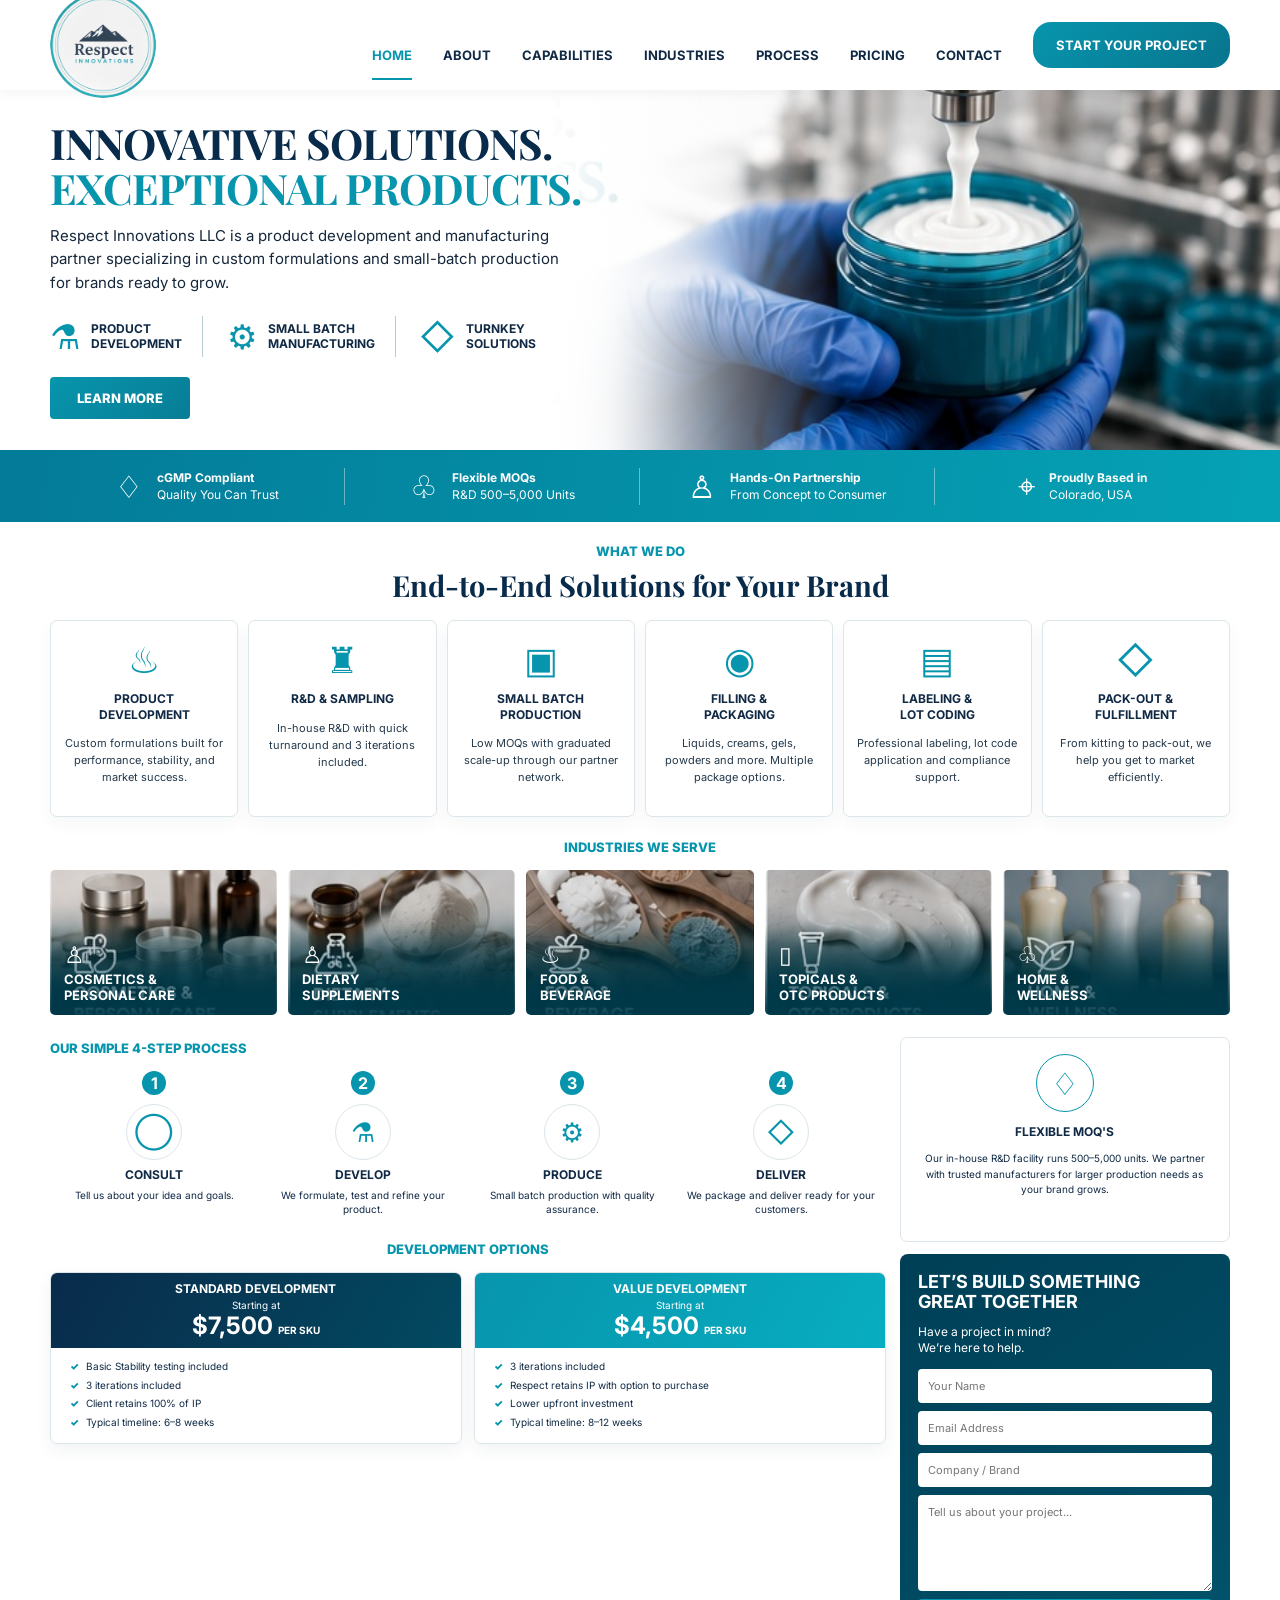
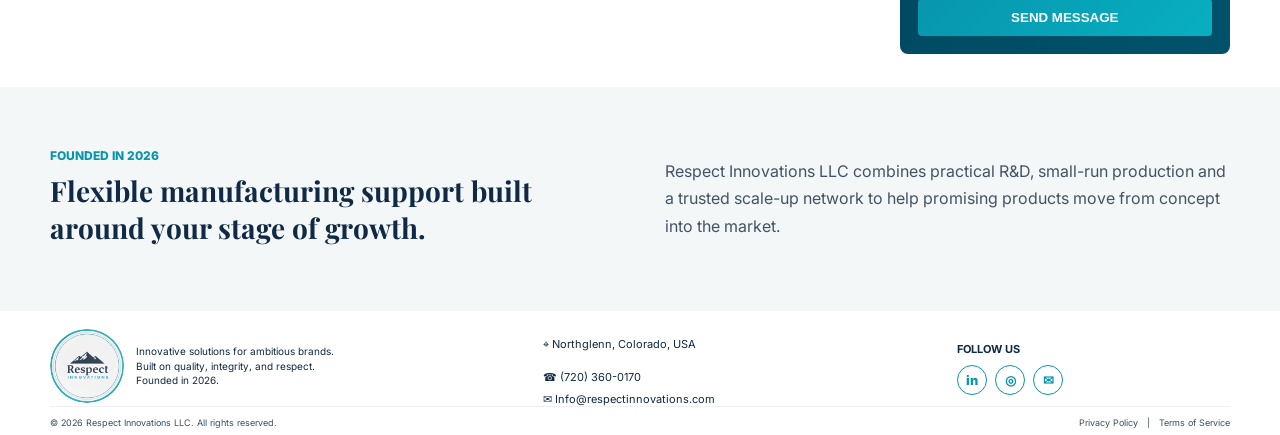
==== index.html @ bf8db52a "Initial website upload" ====
<!DOCTYPE html>
<html lang="en">
<head>
  <meta charset="UTF-8">
  <meta name="viewport" content="width=device-width, initial-scale=1.0">
  <meta name="description" content="Respect Innovations LLC provides custom product development, R&D, small-batch manufacturing, filling, packaging, labeling and scalable production support.">
  <meta name="theme-color" content="#078fa8">
  <title>Respect Innovations LLC | Product Development & Manufacturing</title>
  <link rel="preconnect" href="https://fonts.googleapis.com">
  <link rel="preconnect" href="https://fonts.gstatic.com" crossorigin>
  <link href="https://fonts.googleapis.com/css2?family=Inter:wght@400;500;600;700;800&family=Playfair+Display:wght@600;700&display=swap" rel="stylesheet">
  <link rel="stylesheet" href="styles.css">
</head>
<body>
<header class="site-header">
  <div class="wrap nav-wrap">
    <a class="logo-link" href="#home" aria-label="Respect Innovations home">
      <img src="assets/respect-innovations-logo.jpg" alt="Respect Innovations logo">
    </a>
    <button class="menu-button" aria-expanded="false" aria-label="Open navigation">
      <span></span><span></span><span></span>
    </button>
    <nav class="nav-links" aria-label="Primary navigation">
      <a href="#home">Home</a>
      <a href="#about">About</a>
      <a href="#capabilities">Capabilities</a>
      <a href="#industries">Industries</a>
      <a href="#process">Process</a>
      <a href="#pricing">Pricing</a>
      <a href="#contact">Contact</a>
      <a class="top-cta" href="#contact">Start Your Project</a>
    </nav>
  </div>
</header>

<main>
<section class="hero" id="home">
  <div class="hero-image" aria-hidden="true"></div>
  <div class="wrap hero-inner">
    <div class="hero-copy">
      <h1>Innovative Solutions.<br><span>Exceptional Products.</span></h1>
      <p>Respect Innovations LLC is a product development and manufacturing partner specializing in custom formulations and small-batch production for brands ready to grow.</p>
      <div class="hero-capabilities" aria-label="Core services">
        <div><span class="line-icon">⚗</span><strong>Product<br>Development</strong></div>
        <div><span class="line-icon">⚙</span><strong>Small Batch<br>Manufacturing</strong></div>
        <div><span class="line-icon">◇</span><strong>Turnkey<br>Solutions</strong></div>
      </div>
      <a class="primary-button" href="#capabilities">Learn More</a>
    </div>
  </div>
</section>

<section class="trust-strip" aria-label="Company advantages">
  <div class="wrap trust-grid">
    <div><span>♢</span><p><strong>cGMP Compliant</strong><br>Quality You Can Trust</p></div>
    <div><span>♧</span><p><strong>Flexible MOQs</strong><br>R&amp;D 500–5,000 Units</p></div>
    <div><span>♙</span><p><strong>Hands-On Partnership</strong><br>From Concept to Consumer</p></div>
    <div><span>⌖</span><p><strong>Proudly Based in</strong><br>Colorado, USA</p></div>
  </div>
</section>

<section class="section" id="capabilities">
  <div class="wrap">
    <div class="section-title">
      <span>What We Do</span>
      <h2>End-to-End Solutions for Your Brand</h2>
    </div>
    <div class="services-grid">
      <article><div class="service-icon">♨</div><h3>Product<br>Development</h3><p>Custom formulations built for performance, stability, and market success.</p></article>
      <article><div class="service-icon">♜</div><h3>R&amp;D &amp; Sampling</h3><p>In-house R&amp;D with quick turnaround and 3 iterations included.</p></article>
      <article><div class="service-icon">▣</div><h3>Small Batch<br>Production</h3><p>Low MOQs with graduated scale-up through our partner network.</p></article>
      <article><div class="service-icon">◉</div><h3>Filling &amp;<br>Packaging</h3><p>Liquids, creams, gels, powders and more. Multiple package options.</p></article>
      <article><div class="service-icon">▤</div><h3>Labeling &amp;<br>Lot Coding</h3><p>Professional labeling, lot code application and compliance support.</p></article>
      <article><div class="service-icon">◇</div><h3>Pack-Out &amp;<br>Fulfillment</h3><p>From kitting to pack-out, we help you get to market efficiently.</p></article>
    </div>
  </div>
</section>

<section class="section industries-section" id="industries">
  <div class="wrap">
    <div class="section-title compact"><span>Industries We Serve</span></div>
    <div class="industries-grid">
      <article style="--bg:url('assets/cosmetics.jpg')"><div><span>♙</span><h3>Cosmetics &amp;<br>Personal Care</h3></div></article>
      <article style="--bg:url('assets/supplements.jpg')"><div><span>♙</span><h3>Dietary<br>Supplements</h3></div></article>
      <article style="--bg:url('assets/food-beverage.jpg')"><div><span>♨</span><h3>Food &amp;<br>Beverage</h3></div></article>
      <article style="--bg:url('assets/topicals.jpg')"><div><span>▯</span><h3>Topicals &amp;<br>OTC Products</h3></div></article>
      <article style="--bg:url('assets/wellness.jpg')"><div><span>♧</span><h3>Home &amp;<br>Wellness</h3></div></article>
    </div>
  </div>
</section>

<section class="section lower-section" id="process">
  <div class="wrap lower-grid">
    <div class="main-lower">
      <div class="section-title compact left"><span>Our Simple 4-Step Process</span></div>
      <div class="process-grid">
        <article><b>1</b><div class="process-icon">◯</div><h3>Consult</h3><p>Tell us about your idea and goals.</p></article>
        <article><b>2</b><div class="process-icon">⚗</div><h3>Develop</h3><p>We formulate, test and refine your product.</p></article>
        <article><b>3</b><div class="process-icon">⚙</div><h3>Produce</h3><p>Small batch production with quality assurance.</p></article>
        <article><b>4</b><div class="process-icon">◇</div><h3>Deliver</h3><p>We package and deliver ready for your customers.</p></article>
      </div>

      <div id="pricing" class="pricing-wrap">
        <div class="section-title compact"><span>Development Options</span></div>
        <div class="pricing-grid">
          <article class="price-card navy">
            <header><h3>Standard Development</h3><small>Starting at</small><strong>$7,500 <em>per SKU</em></strong></header>
            <ul>
              <li>Basic Stability testing included</li>
              <li>3 iterations included</li>
              <li>Client retains 100% of IP</li>
              <li>Typical timeline: 6–8 weeks</li>
            </ul>
          </article>
          <article class="price-card teal">
            <header><h3>Value Development</h3><small>Starting at</small><strong>$4,500 <em>per SKU</em></strong></header>
            <ul>
              <li>3 iterations included</li>
              <li>Respect retains IP with option to purchase</li>
              <li>Lower upfront investment</li>
              <li>Typical timeline: 8–12 weeks</li>
            </ul>
          </article>
        </div>
      </div>
    </div>

    <aside class="side-column">
      <article class="moq-card">
        <div class="shield">♢</div>
        <h3>Flexible MOQ's</h3>
        <p>Our in-house R&amp;D facility runs 500–5,000 units. We partner with trusted manufacturers for larger production needs as your brand grows.</p>
      </article>

      <section class="contact-card" id="contact">
        <h2>Let’s Build Something<br>Great Together</h2>
        <p>Have a project in mind?<br>We’re here to help.</p>
        <form action="https://formsubmit.co/Info@respectmanufacturing.com" method="POST">
          <input type="hidden" name="_cc" value="Dfebles@respectmanufacturing.com">
          <input type="hidden" name="_subject" value="New Respect Innovations Website Inquiry">
          <input type="hidden" name="_template" value="table">
          <input type="hidden" name="_captcha" value="false">
          <input type="text" name="name" placeholder="Your Name" aria-label="Your name" required>
          <input type="email" name="email" placeholder="Email Address" aria-label="Email address" required>
          <input type="text" name="company" placeholder="Company / Brand" aria-label="Company or brand">
          <textarea name="project" placeholder="Tell us about your project..." aria-label="Project details" required></textarea>
          <button type="submit">Send Message</button>
        </form>
      </section>
    </aside>
  </div>
</section>

<section class="about-section" id="about">
  <div class="wrap about-grid">
    <div><span>Founded in 2026</span><h2>Flexible manufacturing support built around your stage of growth.</h2></div>
    <p>Respect Innovations LLC combines practical R&amp;D, small-run production and a trusted scale-up network to help promising products move from concept into the market.</p>
  </div>
</section>
</main>

<footer>
  <div class="wrap footer-grid">
    <div class="footer-brand">
      <img src="assets/respect-innovations-logo.jpg" alt="Respect Innovations logo">
      <p>Innovative solutions for ambitious brands.<br>Built on quality, integrity, and respect.<br>Founded in 2026.</p>
    </div>
    <div class="footer-contact">
      <p>⌖ Northglenn, Colorado, USA</p>
      <a href="tel:+17203600170">☎ (720) 360-0170</a>
      <a href="mailto:Info@respectinnovations.com">✉ Info@respectinnovations.com</a>
    </div>
    <div class="footer-social">
      <strong>Follow Us</strong>
      <div><a href="#" aria-label="LinkedIn">in</a><a href="#" aria-label="Instagram">◎</a><a href="mailto:Info@respectinnovations.com" aria-label="Email">✉</a></div>
    </div>
  </div>
  <div class="wrap footer-bottom">
    <span>© 2026 Respect Innovations LLC. All rights reserved.</span>
    <span>Privacy Policy &nbsp; | &nbsp; Terms of Service</span>
  </div>
</footer>
<script src="script.js"></script>
</body>
</html>
---- styles.css ----
:root{--navy:#092b4b;--navy2:#003f57;--teal:#0795ad;--teal2:#11a8b8;--ink:#102945;--soft:#f7f9fa;--line:#dce5e9}
*{box-sizing:border-box}html{scroll-behavior:smooth}body{margin:0;font-family:Inter,Arial,sans-serif;color:var(--ink);background:#fff}a{text-decoration:none;color:inherit}.wrap{width:min(1180px,calc(100% - 44px));margin:auto}
.site-header{background:#fff;position:sticky;top:0;z-index:50;box-shadow:0 2px 12px rgba(4,39,63,.06)}.nav-wrap{height:90px;display:flex;align-items:center;justify-content:space-between}.logo-link img{width:106px;height:106px;object-fit:cover;border-radius:50%;display:block}.nav-links{display:flex;align-items:center;gap:31px;text-transform:uppercase;font-weight:700;font-size:13px}.nav-links>a:not(.top-cta){padding:36px 0 15px;border-bottom:2px solid transparent}.nav-links>a:hover{color:var(--teal)}.nav-links>a:first-child{color:var(--teal);border-bottom-color:var(--teal)}.top-cta{background:linear-gradient(135deg,var(--teal),#08758e);color:white;padding:15px 23px;border-radius:18px}.menu-button{display:none;border:0;background:none}.menu-button span{display:block;width:27px;height:2px;background:var(--navy);margin:5px}
.hero{height:360px;position:relative;overflow:hidden;background:#fff}.hero-image{position:absolute;inset:0 0 0 43%;background:url('assets/hero-filling.jpg') center/cover no-repeat}.hero-image:before{content:"";position:absolute;inset:0;background:linear-gradient(90deg,#fff 0%,rgba(255,255,255,.9) 8%,transparent 40%)}.hero-inner{position:relative;height:100%;display:flex;align-items:center}.hero-copy{width:52%;z-index:2}.hero h1{font-family:"Playfair Display",serif;text-transform:uppercase;font-size:42px;line-height:1.06;margin:0 0 14px;color:var(--navy);letter-spacing:-1px}.hero h1 span{color:var(--teal)}.hero-copy>p{max-width:520px;font-size:15px;line-height:1.55;margin:0 0 22px;color:#15273a}.hero-capabilities{display:flex;gap:24px;margin:0 0 20px}.hero-capabilities div{display:flex;align-items:center;gap:11px;padding-right:20px;border-right:1px solid #b9cbd2}.hero-capabilities div:last-child{border:0}.line-icon{font-size:34px;color:var(--teal)}.hero-capabilities strong{font-size:12px;line-height:1.25;text-transform:uppercase}.primary-button{display:inline-block;background:linear-gradient(135deg,var(--teal),#087d96);color:#fff;text-transform:uppercase;font-weight:800;font-size:13px;padding:13px 27px;border-radius:4px}
.trust-strip{background:linear-gradient(100deg,#047b98,#05a2b5);color:#fff}.trust-grid{height:72px;display:grid;grid-template-columns:repeat(4,1fr);align-items:center}.trust-grid>div{display:flex;align-items:center;justify-content:center;gap:14px;border-right:1px solid rgba(255,255,255,.4)}.trust-grid>div:last-child{border:0}.trust-grid span{font-size:31px}.trust-grid p{font-size:12px;line-height:1.45;margin:0}.trust-grid strong{font-size:12px}
.section{padding:18px 0}.section-title{text-align:center}.section-title span{color:var(--teal);font-weight:800;text-transform:uppercase;font-size:13px}.section-title h2{font-family:"Playfair Display",serif;font-size:29px;margin:6px 0 16px;color:var(--navy)}.section-title.compact{margin-bottom:14px}.section-title.left{text-align:left}
.services-grid{display:grid;grid-template-columns:repeat(6,1fr);gap:10px}.services-grid article{border:1px solid var(--line);border-radius:7px;padding:17px 13px;text-align:center;min-height:197px;box-shadow:0 7px 18px rgba(5,49,77,.04)}.service-icon{color:var(--teal);font-size:36px;height:49px}.services-grid h3{text-transform:uppercase;font-size:12px;line-height:1.3;margin:4px 0 13px}.services-grid p{font-size:11px;line-height:1.55;margin:0;color:#24394b}
.industries-section{padding-top:1px}.industries-grid{display:grid;grid-template-columns:repeat(5,1fr);gap:11px}.industries-grid article{height:145px;border-radius:5px;background-image:linear-gradient(0deg,rgba(0,57,73,.95),rgba(0,57,73,0) 62%),var(--bg);background-size:cover;background-position:center;display:flex;align-items:flex-end;overflow:hidden;color:#fff}.industries-grid article div{padding:11px 14px}.industries-grid span{font-size:23px}.industries-grid h3{text-transform:uppercase;font-size:13px;line-height:1.22;margin:3px 0 0}
.lower-section{padding-top:4px}.lower-grid{display:grid;grid-template-columns:2.15fr .85fr;gap:14px}.process-grid{display:grid;grid-template-columns:repeat(4,1fr);text-align:center}.process-grid article{position:relative;padding:0 8px}.process-grid b{display:inline-grid;place-items:center;width:24px;height:24px;border-radius:50%;background:var(--teal);color:#fff}.process-icon{margin:9px auto 7px;width:56px;height:56px;border-radius:50%;border:1px solid var(--line);display:grid;place-items:center;font-size:27px;color:var(--teal);background:#fff}.process-grid h3{text-transform:uppercase;font-size:12px;margin:0 0 6px}.process-grid p{font-size:10px;line-height:1.4;margin:0}.pricing-wrap{margin-top:22px}.pricing-grid{display:grid;grid-template-columns:1fr 1fr;gap:12px}.price-card{border:1px solid var(--line);border-radius:7px;overflow:hidden;box-shadow:0 6px 16px rgba(3,45,71,.06)}.price-card header{color:#fff;text-align:center;padding:8px 13px}.price-card.navy header{background:linear-gradient(120deg,var(--navy),#024a61)}.price-card.teal header{background:linear-gradient(120deg,var(--teal),#08adc0)}.price-card h3{text-transform:uppercase;font-size:12px;margin:0 0 3px}.price-card small{display:block;font-size:10px}.price-card strong{font-size:24px}.price-card em{font-style:normal;text-transform:uppercase;font-size:10px}.price-card ul{list-style:none;padding:9px 19px 12px;margin:0}.price-card li{font-size:10px;line-height:1.85}.price-card li:before{content:"✓";color:var(--teal);font-weight:900;margin-right:7px}
.side-column{display:flex;flex-direction:column;gap:12px}.moq-card{border:1px solid var(--line);border-radius:7px;text-align:center;padding:16px 16px 12px;min-height:205px}.shield{width:58px;height:58px;border-radius:50%;display:grid;place-items:center;margin:auto;border:1px solid var(--teal);color:var(--teal);font-size:31px}.moq-card h3{text-transform:uppercase;font-size:12px}.moq-card p{font-size:10px;line-height:1.55;margin:0}.contact-card{background:linear-gradient(145deg,#003f56,#00536b);color:#fff;border-radius:8px;padding:18px}.contact-card h2{text-transform:uppercase;font-size:18px;line-height:1.1;margin:0 0 10px}.contact-card>p{font-size:12px;line-height:1.4}.contact-card form{display:grid;gap:8px}.contact-card input,.contact-card textarea{width:100%;border:0;border-radius:4px;padding:10px;font:inherit;font-size:11px}.contact-card textarea{height:96px;resize:vertical}.contact-card button{border:0;border-radius:4px;padding:11px;background:linear-gradient(135deg,#0796ae,#08afc1);color:#fff;text-transform:uppercase;font-weight:800;cursor:pointer}
.about-section{padding:55px 0;background:#f3f7f8;margin-top:15px}.about-grid{display:grid;grid-template-columns:1fr 1fr;gap:50px;align-items:center}.about-grid span{color:var(--teal);font-weight:800;text-transform:uppercase;font-size:12px}.about-grid h2{font-family:"Playfair Display",serif;font-size:28px;margin:8px 0}.about-grid p{line-height:1.7;color:#425463}
footer{background:#fff;padding:15px 0 7px}.footer-grid{display:grid;grid-template-columns:1.2fr 1fr .7fr;align-items:center;gap:25px}.footer-brand{display:flex;align-items:center;gap:12px}.footer-brand img{width:74px;height:74px;border-radius:50%;object-fit:cover}.footer-brand p{font-size:10px;line-height:1.45}.footer-contact{display:grid;gap:8px;font-size:11px}.footer-social strong{text-transform:uppercase;font-size:11px}.footer-social div{display:flex;gap:8px;margin-top:8px}.footer-social a{width:30px;height:30px;border:1px solid var(--teal);color:var(--teal);border-radius:50%;display:grid;place-items:center;font-size:13px;font-weight:800}.footer-bottom{border-top:1px solid #edf1f3;padding-top:10px;display:flex;justify-content:space-between;font-size:9px;color:#395064}
@media(max-width:900px){.menu-button{display:block}.nav-links{display:none;position:absolute;top:90px;left:20px;right:20px;background:#fff;box-shadow:0 15px 35px rgba(0,36,60,.16);padding:18px;flex-direction:column;gap:6px;align-items:stretch}.nav-links.open{display:flex}.nav-links>a{padding:9px!important}.hero{height:auto;padding:55px 0}.hero-image{opacity:.3;left:25%}.hero-copy{width:75%}.services-grid{grid-template-columns:repeat(3,1fr)}.lower-grid{grid-template-columns:1fr}.side-column{display:grid;grid-template-columns:1fr 1fr}.trust-grid{grid-template-columns:1fr 1fr;height:auto;padding:12px 0;gap:10px}.trust-grid>div{border:0}.industries-grid{grid-template-columns:repeat(3,1fr)}}
@media(max-width:600px){.wrap{width:min(100% - 28px,1180px)}.logo-link img{width:76px;height:76px}.nav-wrap{height:78px}.nav-links{top:78px}.hero h1{font-size:31px}.hero-copy{width:100%}.hero-image{left:0;opacity:.2}.hero-capabilities{gap:9px;flex-wrap:wrap}.hero-capabilities div{padding-right:9px}.trust-grid{grid-template-columns:1fr}.trust-grid>div{justify-content:flex-start;padding-left:20px}.services-grid{grid-template-columns:1fr 1fr}.industries-grid{grid-template-columns:1fr 1fr}.process-grid{grid-template-columns:1fr 1fr;gap:20px}.pricing-grid,.side-column,.about-grid,.footer-grid{grid-template-columns:1fr}.footer-bottom{gap:8px;flex-direction:column}.footer-social{margin-top:10px}}
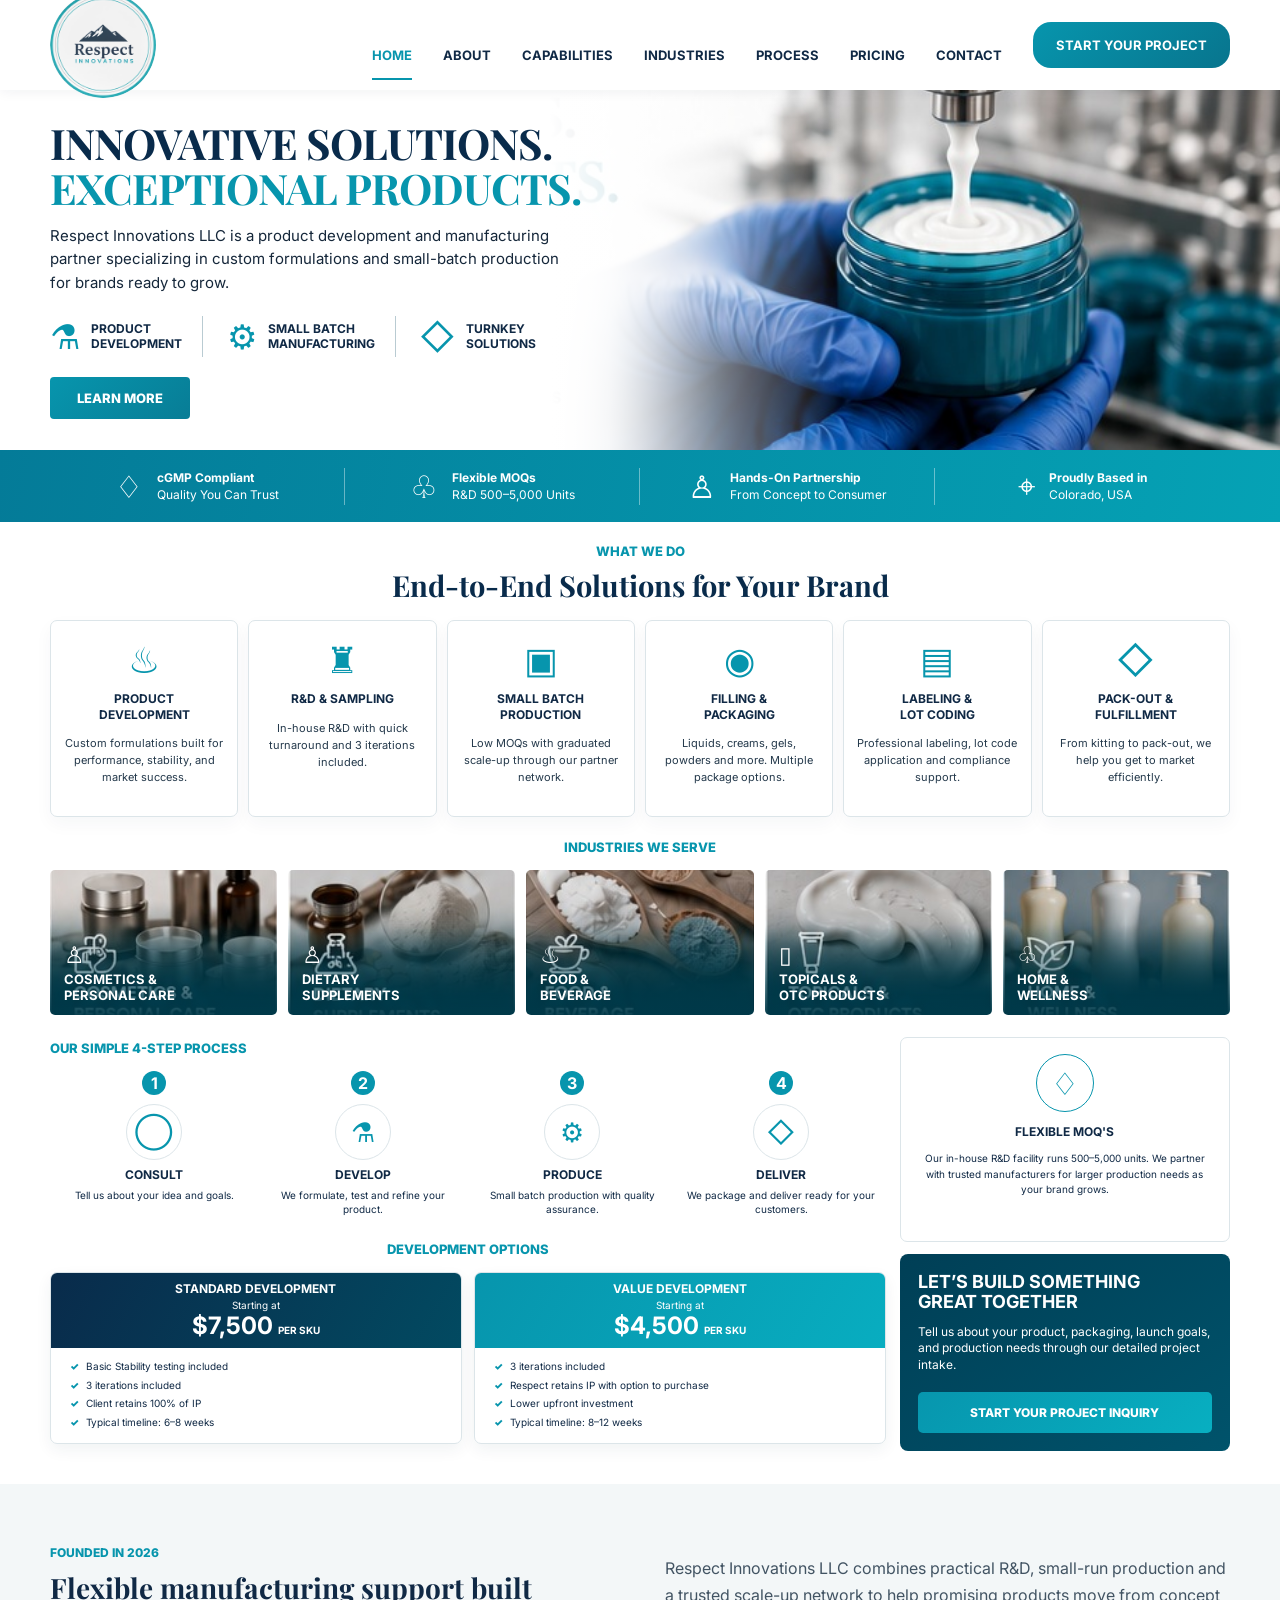
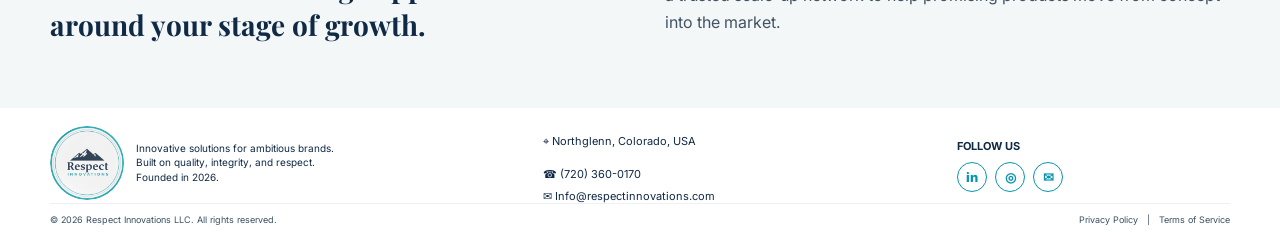
==== commit 541931a8: "V2" ====
--- a/index.html
+++ b/index.html
@@ -27,8 +27,8 @@
       <a href="#industries">Industries</a>
       <a href="#process">Process</a>
       <a href="#pricing">Pricing</a>
-      <a href="#contact">Contact</a>
-      <a class="top-cta" href="#contact">Start Your Project</a>
+      <a href="contact.html">Contact</a>
+      <a class="top-cta" href="contact.html">Start Your Project</a>
     </nav>
   </div>
 </header>
@@ -134,18 +134,8 @@
 
       <section class="contact-card" id="contact">
         <h2>Let’s Build Something<br>Great Together</h2>
-        <p>Have a project in mind?<br>We’re here to help.</p>
-        <form action="https://formsubmit.co/Info@respectmanufacturing.com" method="POST">
-          <input type="hidden" name="_cc" value="Dfebles@respectmanufacturing.com">
-          <input type="hidden" name="_subject" value="New Respect Innovations Website Inquiry">
-          <input type="hidden" name="_template" value="table">
-          <input type="hidden" name="_captcha" value="false">
-          <input type="text" name="name" placeholder="Your Name" aria-label="Your name" required>
-          <input type="email" name="email" placeholder="Email Address" aria-label="Email address" required>
-          <input type="text" name="company" placeholder="Company / Brand" aria-label="Company or brand">
-          <textarea name="project" placeholder="Tell us about your project..." aria-label="Project details" required></textarea>
-          <button type="submit">Send Message</button>
-        </form>
+        <p>Tell us about your product, packaging, launch goals, and production needs through our detailed project intake.</p>
+        <a class="contact-card-button" href="contact.html">Start Your Project Inquiry</a>
       </section>
     </aside>
   </div>
--- a/styles.css
+++ b/styles.css
@@ -12,3 +12,30 @@
 footer{background:#fff;padding:15px 0 7px}.footer-grid{display:grid;grid-template-columns:1.2fr 1fr .7fr;align-items:center;gap:25px}.footer-brand{display:flex;align-items:center;gap:12px}.footer-brand img{width:74px;height:74px;border-radius:50%;object-fit:cover}.footer-brand p{font-size:10px;line-height:1.45}.footer-contact{display:grid;gap:8px;font-size:11px}.footer-social strong{text-transform:uppercase;font-size:11px}.footer-social div{display:flex;gap:8px;margin-top:8px}.footer-social a{width:30px;height:30px;border:1px solid var(--teal);color:var(--teal);border-radius:50%;display:grid;place-items:center;font-size:13px;font-weight:800}.footer-bottom{border-top:1px solid #edf1f3;padding-top:10px;display:flex;justify-content:space-between;font-size:9px;color:#395064}
 @media(max-width:900px){.menu-button{display:block}.nav-links{display:none;position:absolute;top:90px;left:20px;right:20px;background:#fff;box-shadow:0 15px 35px rgba(0,36,60,.16);padding:18px;flex-direction:column;gap:6px;align-items:stretch}.nav-links.open{display:flex}.nav-links>a{padding:9px!important}.hero{height:auto;padding:55px 0}.hero-image{opacity:.3;left:25%}.hero-copy{width:75%}.services-grid{grid-template-columns:repeat(3,1fr)}.lower-grid{grid-template-columns:1fr}.side-column{display:grid;grid-template-columns:1fr 1fr}.trust-grid{grid-template-columns:1fr 1fr;height:auto;padding:12px 0;gap:10px}.trust-grid>div{border:0}.industries-grid{grid-template-columns:repeat(3,1fr)}}
 @media(max-width:600px){.wrap{width:min(100% - 28px,1180px)}.logo-link img{width:76px;height:76px}.nav-wrap{height:78px}.nav-links{top:78px}.hero h1{font-size:31px}.hero-copy{width:100%}.hero-image{left:0;opacity:.2}.hero-capabilities{gap:9px;flex-wrap:wrap}.hero-capabilities div{padding-right:9px}.trust-grid{grid-template-columns:1fr}.trust-grid>div{justify-content:flex-start;padding-left:20px}.services-grid{grid-template-columns:1fr 1fr}.industries-grid{grid-template-columns:1fr 1fr}.process-grid{grid-template-columns:1fr 1fr;gap:20px}.pricing-grid,.side-column,.about-grid,.footer-grid{grid-template-columns:1fr}.footer-bottom{gap:8px;flex-direction:column}.footer-social{margin-top:10px}}
+
+.contact-card-button{display:block;text-align:center;margin-top:18px;padding:13px 16px;border-radius:5px;background:linear-gradient(135deg,#0796ae,#08afc1);color:#fff;font-weight:800;text-transform:uppercase;font-size:12px}
+.page-shell{min-height:100vh;background:#f3f7f8}.subpage-header{background:#fff;border-bottom:1px solid #dce5e9}
+.contact-hero{position:relative;padding:76px 0 66px;color:#fff;text-align:center;background:linear-gradient(rgba(5,38,61,.80),rgba(5,38,61,.86)),url('assets/mountain-thank-you.jpg') center 46%/cover no-repeat}
+.contact-hero h1,.thank-you-card h1{font-family:'Playfair Display',serif;font-size:48px;line-height:1.05;margin:0 0 10px}.contact-hero p{margin:0;font-size:16px}
+.intake-section{padding:54px 0 70px}.intake-layout{display:grid;grid-template-columns:.72fr 1.28fr;gap:34px;align-items:start}
+.intake-intro{position:sticky;top:118px;background:linear-gradient(145deg,#073552,#00566b);color:#fff;border-radius:18px;padding:31px}
+.intake-intro h2{font-family:'Playfair Display',serif;font-size:31px;margin:0 0 12px}.intake-intro p{font-size:14px;line-height:1.7;color:rgba(255,255,255,.82)}
+.intake-intro ul{list-style:none;margin:24px 0 0;padding:0}.intake-intro li{padding:12px 0;border-top:1px solid rgba(255,255,255,.16);font-size:13px}.intake-intro a{color:#fff}
+.intake-form{background:#fff;border:1px solid #dce5e9;border-radius:18px;padding:32px;box-shadow:0 18px 45px rgba(6,45,68,.10)}
+.form-section-title{margin:4px 0 18px;padding-bottom:9px;border-bottom:1px solid #dce5e9;color:#0795ad;text-transform:uppercase;font-size:13px;letter-spacing:.08em}
+.form-grid{display:grid;grid-template-columns:1fr 1fr;gap:17px}.form-field{display:flex;flex-direction:column;gap:7px}.form-field.full{grid-column:1/-1}
+.form-field label,.checkbox-group>span{font-size:12px;font-weight:800;color:#12314d}.required{color:#0795ad}
+.form-field input,.form-field select,.form-field textarea{width:100%;border:1px solid #cfdce2;border-radius:7px;padding:12px 13px;font:inherit;font-size:13px;color:#18354c;background:#fff}
+.form-field textarea{min-height:145px;resize:vertical}.checkbox-group{grid-column:1/-1}.checkboxes{display:grid;grid-template-columns:repeat(3,1fr);gap:10px 16px;margin-top:10px}
+.checkboxes label{font-size:12px;display:flex;align-items:flex-start;gap:8px}.checkboxes input{accent-color:#0795ad;margin-top:2px}
+.privacy-note{grid-column:1/-1;background:#edf7f8;border-radius:8px;padding:13px;font-size:11px;color:#385365}
+.submit-project{grid-column:1/-1;border:0;border-radius:6px;padding:15px;background:linear-gradient(135deg,#078ba5,#08adc0);color:#fff;font-weight:800;text-transform:uppercase;cursor:pointer}
+.thank-you-page{min-height:100vh;display:grid;place-items:center;padding:40px 20px;background:linear-gradient(rgba(2,28,45,.25),rgba(2,28,45,.48)),url('assets/mountain-thank-you.jpg') center/cover no-repeat}
+.thank-you-card{width:min(680px,100%);background:rgba(255,255,255,.95);border-radius:24px;padding:52px 48px;text-align:center;box-shadow:0 28px 70px rgba(0,25,42,.28);backdrop-filter:blur(6px)}
+.success-mark{width:78px;height:78px;border:3px solid #0795ad;border-radius:50%;display:grid;place-items:center;margin:0 auto 22px;color:#0795ad;font-size:39px}
+.thank-you-card h1{color:#092b4b}.thank-you-card .lead{font-size:17px;line-height:1.65;color:#3e5364}
+.next-steps{text-align:left;margin:28px 0;padding:22px;border-radius:12px;background:#f2f7f8}.next-steps h2{text-align:center;font-size:15px;text-transform:uppercase;color:#0795ad;margin:0 0 15px}.next-steps p{margin:10px 0;font-size:13px}
+.urgent-contact{background:#06364d;color:#fff;border-radius:12px;padding:20px;margin:24px 0}.urgent-contact a{color:#fff;font-weight:700;display:block;margin-top:8px}
+.return-home{display:inline-block;background:#0795ad;color:#fff;padding:13px 23px;border-radius:6px;font-weight:800}
+@media(max-width:850px){.intake-layout{grid-template-columns:1fr}.intake-intro{position:static}.checkboxes{grid-template-columns:1fr 1fr}}
+@media(max-width:580px){.form-grid{grid-template-columns:1fr}.form-field.full,.checkbox-group,.privacy-note,.submit-project{grid-column:auto}.checkboxes{grid-template-columns:1fr}.intake-form{padding:21px}.contact-hero h1,.thank-you-card h1{font-size:36px}.thank-you-card{padding:38px 24px}}
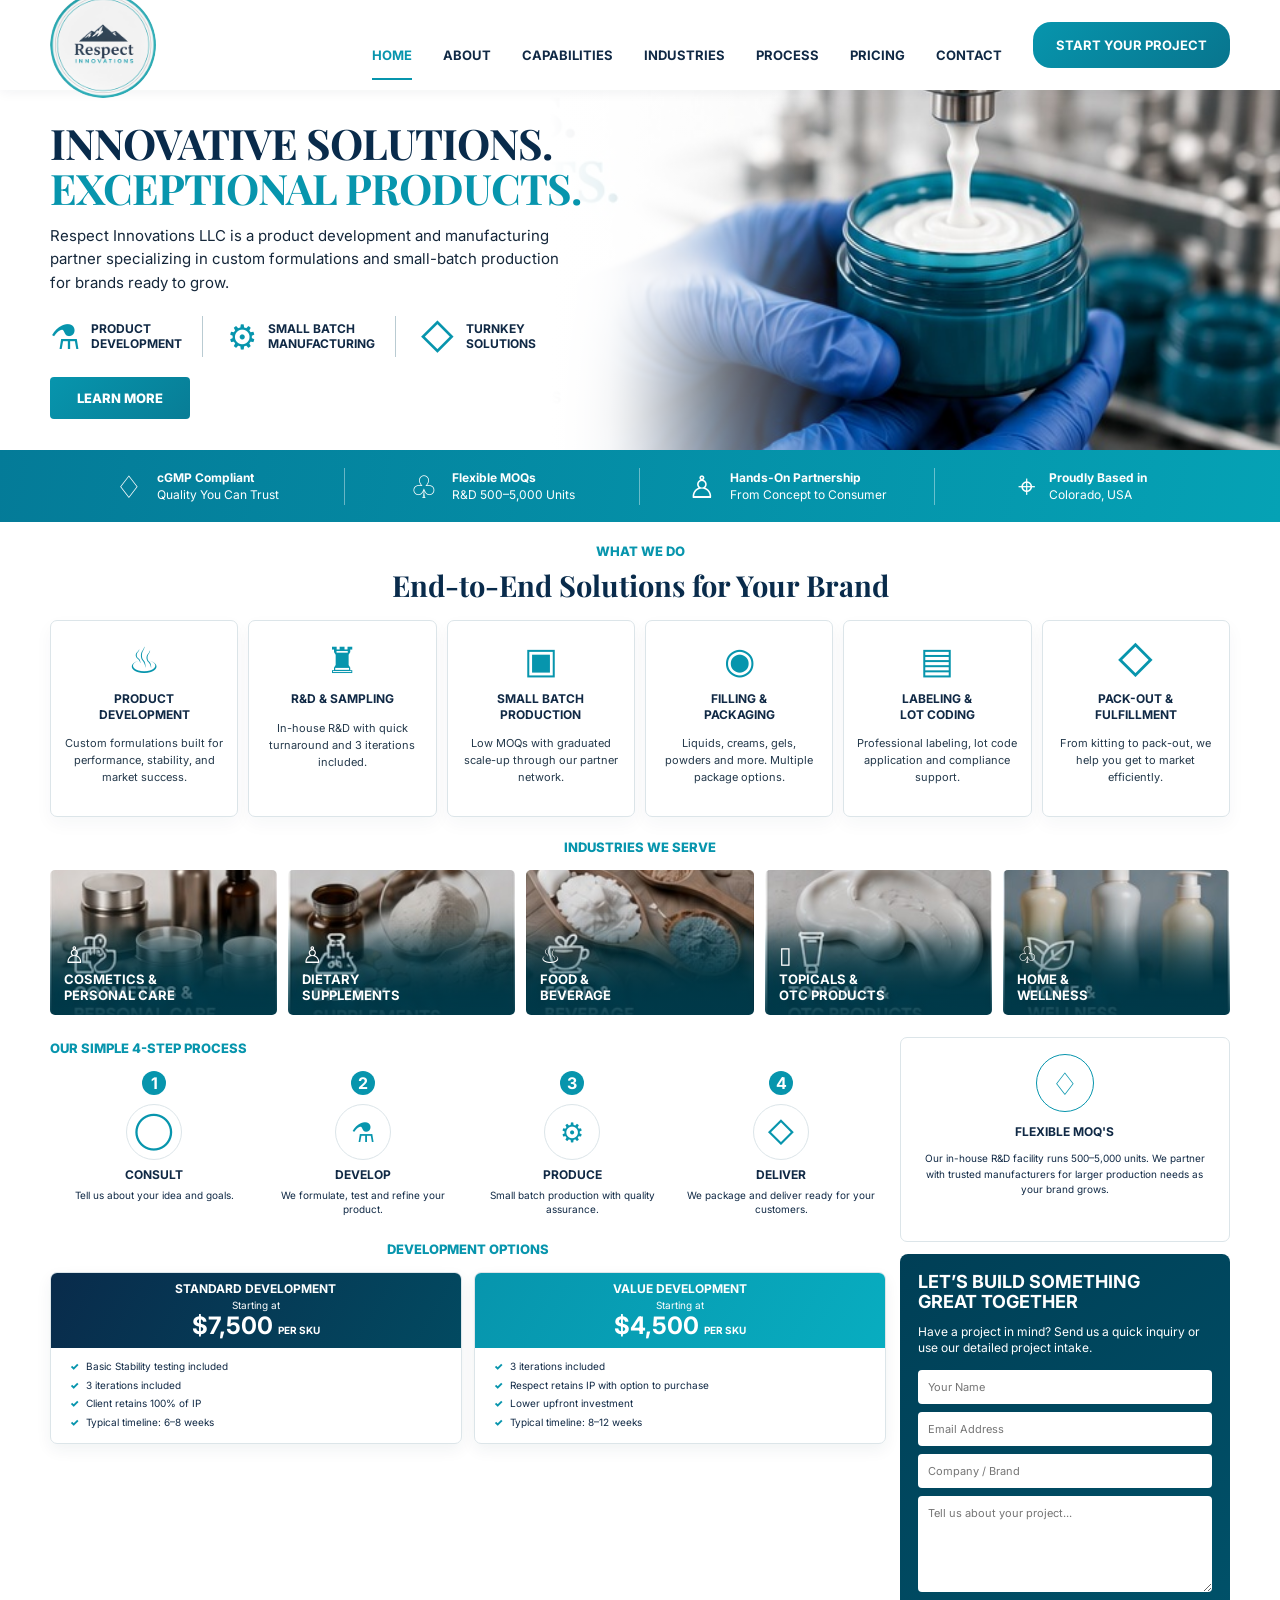
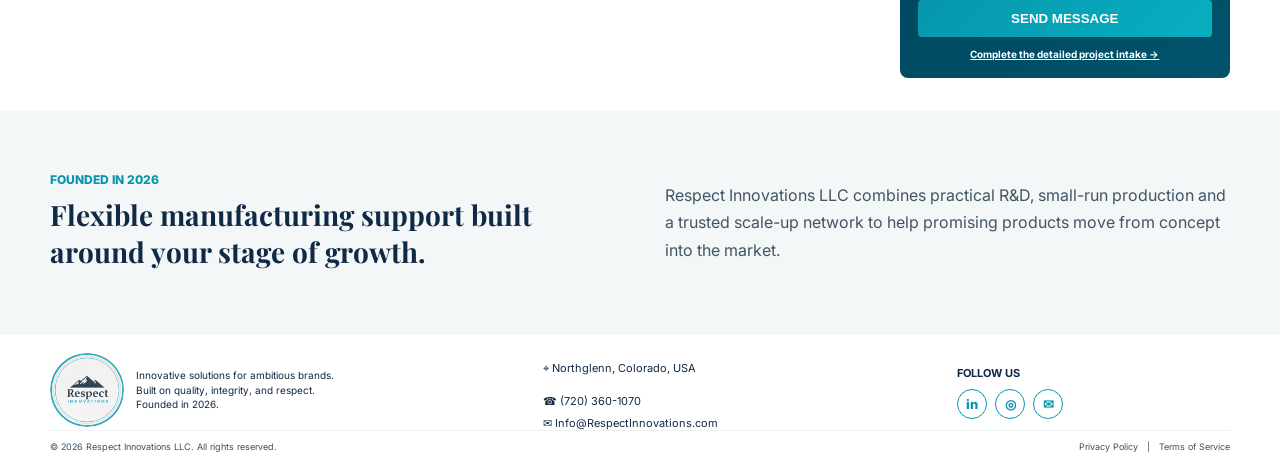
==== commit 3f976387: "Website V3" ====
--- a/index.html
+++ b/index.html
@@ -1,4 +1,5 @@
 <!DOCTYPE html>
+<!-- Respect Innovations Web3Forms Build: 2026-07-16-v2 -->
 <html lang="en">
 <head>
   <meta charset="UTF-8">
@@ -134,8 +135,20 @@
 
       <section class="contact-card" id="contact">
         <h2>Let’s Build Something<br>Great Together</h2>
-        <p>Tell us about your product, packaging, launch goals, and production needs through our detailed project intake.</p>
-        <a class="contact-card-button" href="contact.html">Start Your Project Inquiry</a>
+        <p>Have a project in mind? Send us a quick inquiry or use our detailed project intake.</p>
+        <form action="https://api.web3forms.com/submit" method="POST" class="home-contact-form">
+          <input type="hidden" name="access_key" value="8d7be845-6de6-4af0-bd20-fc366af7b745">
+          <input type="hidden" name="subject" value="New Respect Innovations Website Inquiry">
+          <input type="hidden" name="from_name" value="Respect Innovations Website">
+          <input type="hidden" name="redirect" value="https://www.respectinnovations.com/thank-you.html">
+          <input type="checkbox" name="botcheck" class="botcheck" tabindex="-1" autocomplete="off">
+          <input type="text" name="name" placeholder="Your Name" aria-label="Your name" required>
+          <input type="email" name="email" placeholder="Email Address" aria-label="Email address" required>
+          <input type="text" name="company" placeholder="Company / Brand" aria-label="Company or brand">
+          <textarea name="message" placeholder="Tell us about your project..." aria-label="Project details" required></textarea>
+          <button type="submit">Send Message</button>
+        </form>
+        <a class="full-intake-link" href="contact.html">Complete the detailed project intake →</a>
       </section>
     </aside>
   </div>
@@ -157,12 +170,12 @@
     </div>
     <div class="footer-contact">
       <p>⌖ Northglenn, Colorado, USA</p>
-      <a href="tel:+17203600170">☎ (720) 360-0170</a>
-      <a href="mailto:Info@respectinnovations.com">✉ Info@respectinnovations.com</a>
+      <a href="tel:+17203601070">☎ (720) 360-1070</a>
+      <a href="mailto:Info@RespectInnovations.com">✉ Info@RespectInnovations.com</a>
     </div>
     <div class="footer-social">
       <strong>Follow Us</strong>
-      <div><a href="#" aria-label="LinkedIn">in</a><a href="#" aria-label="Instagram">◎</a><a href="mailto:Info@respectinnovations.com" aria-label="Email">✉</a></div>
+      <div><a href="#" aria-label="LinkedIn">in</a><a href="#" aria-label="Instagram">◎</a><a href="mailto:Info@RespectInnovations.com" aria-label="Email">✉</a></div>
     </div>
   </div>
   <div class="wrap footer-bottom">
--- a/styles.css
+++ b/styles.css
@@ -39,3 +39,16 @@
 .return-home{display:inline-block;background:#0795ad;color:#fff;padding:13px 23px;border-radius:6px;font-weight:800}
 @media(max-width:850px){.intake-layout{grid-template-columns:1fr}.intake-intro{position:static}.checkboxes{grid-template-columns:1fr 1fr}}
 @media(max-width:580px){.form-grid{grid-template-columns:1fr}.form-field.full,.checkbox-group,.privacy-note,.submit-project{grid-column:auto}.checkboxes{grid-template-columns:1fr}.intake-form{padding:21px}.contact-hero h1,.thank-you-card h1{font-size:36px}.thank-you-card{padding:38px 24px}}
+
+.home-contact-form{display:grid;gap:8px;margin-top:13px}
+.home-contact-form input,.home-contact-form textarea{
+  width:100%;border:0;border-radius:4px;padding:10px;font:inherit;font-size:11px;color:#17364a;background:#fff
+}
+.home-contact-form textarea{min-height:92px;resize:vertical}
+.home-contact-form button{
+  border:0;border-radius:4px;padding:11px;background:linear-gradient(135deg,#0796ae,#08afc1);
+  color:#fff;text-transform:uppercase;font-weight:800;cursor:pointer
+}
+.home-contact-form button:hover{filter:brightness(1.05)}
+.botcheck{position:absolute!important;left:-9999px!important;opacity:0!important;pointer-events:none!important}
+.full-intake-link{display:block;margin-top:11px;text-align:center;color:#fff;font-size:10px;font-weight:700;text-decoration:underline}
